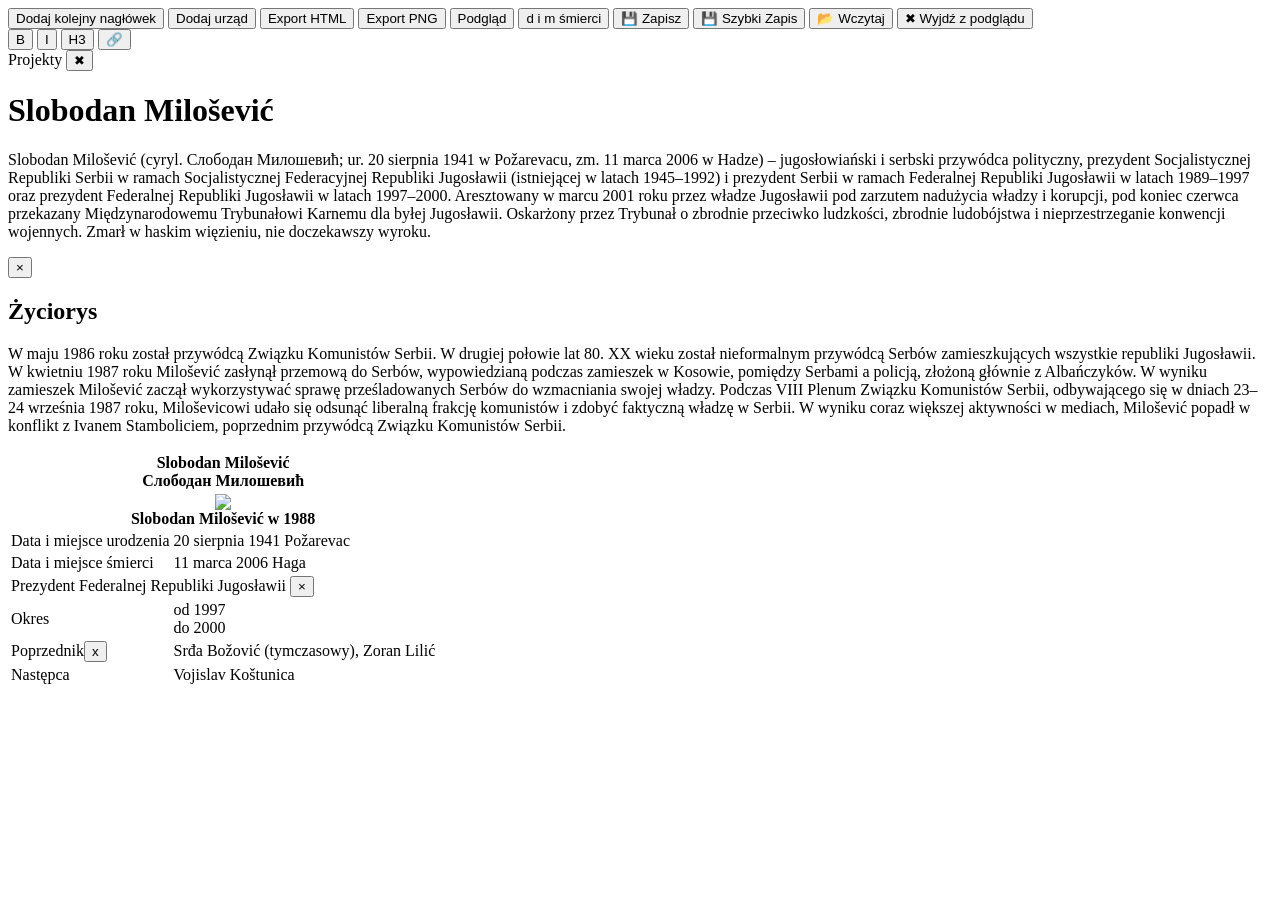
==== index.html @ f62ad138 "Rename main/index.html to index.html" ====
<head>
    <link rel="stylesheet" href="style.css">
    <script src="script.js" defer></script>
    <script src="https://html2canvas.hertzen.com/dist/html2canvas.min.js"></script>
</head>
<body spellcheck="false">
    <button id="addSectionBtn" class="side-btn">Dodaj kolejny nagłówek</button>
    <button id="addOffice" class="side-btn">Dodaj urząd</button>
    <button class="side-btn" onclick="exportHTML()">Export HTML</button>
    <button class="side-btn" onclick="exportPNG()">Export PNG</button>
    <button class="side-btn" id="previewBtn">Podgląd</button>
    <button id="removeDeath" class="side-btn toggle-death">d i m śmierci</button>
    <button class="side-btn" onclick="saveProject()">💾 Zapisz</button>
    <button class="side-btn" onclick="quickSave()">💾 Szybki Zapis</button>
    <button class="side-btn" id="loadBtn" onclick="openExplorer()">📂 Wczytaj</button>
    <button id="exitPreviewBtn" class="hidden">
        ✖ Wyjdź z podglądu
    </button>
    <div id="toolbar" class="toolbar hidden">
                <button onclick="format('bold')">B</button>
                <button onclick="format('italic')">I</button>
                <button onclick="formatBlock('h3')">H3</button>
                <button onclick="openLinks()">🔗</button>
    </div>
        <div id="explorer" class="explorer hidden">
            <div class="explorer-header">
                Projekty
                <button onclick="closeExplorer()">✖</button>
            </div>

            <div id="explorerList"></div>
    </div>
    <div class="page">

        <div class="article">
            <h1 contenteditable="true">Slobodan Milošević</h1>
            <p contenteditable="true" class="tresc">Slobodan Milošević (cyryl. Слободан Милошевић; ur. 20 sierpnia 1941 w Požarevacu, zm. 11 marca 2006 w Hadze) – jugosłowiański i serbski przywódca polityczny, prezydent Socjalistycznej Republiki Serbii w ramach Socjalistycznej Federacyjnej Republiki Jugosławii (istniejącej w latach 1945–1992) i prezydent Serbii w ramach Federalnej Republiki Jugosławii w latach 1989–1997 oraz prezydent Federalnej Republiki Jugosławii w latach 1997–2000. Aresztowany w marcu 2001 roku przez władze Jugosławii pod zarzutem nadużycia władzy i korupcji, pod koniec czerwca przekazany Międzynarodowemu Trybunałowi Karnemu dla byłej Jugosławii. Oskarżony przez Trybunał o zbrodnie przeciwko ludzkości, zbrodnie ludobójstwa i nieprzestrzeganie konwencji wojennych. Zmarł w haskim więzieniu, nie doczekawszy wyroku.</p>
            <div class="section">
                <button class="delete-btn">×</button>

                <h2 contenteditable="true">Życiorys</h2>
                <p contenteditable="true">
                    W maju 1986 roku został przywódcą Związku Komunistów Serbii. W drugiej połowie lat 80. XX wieku został nieformalnym przywódcą Serbów zamieszkujących wszystkie republiki Jugosławii. W kwietniu 1987 roku Milošević zasłynął przemową do Serbów, wypowiedzianą podczas zamieszek w Kosowie, pomiędzy Serbami a policją, złożoną głównie z Albańczyków. W wyniku zamieszek Milošević zaczął wykorzystywać sprawę prześladowanych Serbów do wzmacniania swojej władzy. Podczas VIII Plenum Związku Komunistów Serbii, odbywającego się w dniach 23–24 września 1987 roku, Miloševicowi udało się odsunąć liberalną frakcję komunistów i zdobyć faktyczną władzę w Serbii. W wyniku coraz większej aktywności w mediach, Milošević popadł w konflikt z Ivanem Stamboliciem, poprzednim przywódcą Związku Komunistów Serbii.</p>
            </div>
        </div>
        
        <div class="infobox">
            <table>
                <tr><th colspan="2" contenteditable="true" class="infobox-title">Slobodan Milošević<div class="infobox-subtitle" contenteditable="true">Слободан Милошевић</div></th></tr>
                <tr><th colspan="2"><div class="thumbinfo"><img class="thumbinfo infobox-img" src="https://upload.wikimedia.org/wikipedia/commons/thumb/9/91/Stevan_Kragujevi%C4%87%2C_Slobodan_Milo%C5%A1evi%C4%87%2C_portret.jpg/960px-Stevan_Kragujevi%C4%87%2C_Slobodan_Milo%C5%A1evi%C4%87%2C_portret.jpg"></div><div class="captioninfo" contenteditable="true">Slobodan Milošević w 1988</div></th></tr>
                <tr><td class="infoleft ifirst">Data i miejsce urodzenia</td><td contenteditable="true" class="inforight ifirst">20 sierpnia 1941 Požarevac</td></tr>
                <tr class="death-content"><td class="infoleft">Data i miejsce śmierci</td><td contenteditable="true" class="inforight">11 marca 2006 Haga</td></tr>
                <tbody class="office-group">
                    <tr>
                        <td contenteditable="true" colspan="2" class="infobox-role">
                            Prezydent Federalnej Republiki Jugosławii
                            <button class="remove-office">×</button>
                        </td>
                    </tr>

                    <tr>
                        <td class="infoleft">Okres</td>
                        <td class="inforight" contenteditable="true">
                            od 1997
                            <div class="inforight" contenteditable="true">do 2000</div>
                        </td>
                    </tr>
                    <tr class="poprzednik">
                        <td class="infoleft">Poprzednik<button class="toggle-predecessor">x</button></td>
                        <td class="inforight" contenteditable="true">Srđa Božović (tymczasowy), Zoran Lilić</td>
                    </tr>
                    <tr>
                        <td class="infoleft">Następca</td>
                        <td class="inforight" contenteditable="true">Vojislav Koštunica</td>
                    </tr>
            </tbody>
            </table>
        </div>
    </div>
    <input type="file" id="imgInput" accept="image/*" hidden>
</body>
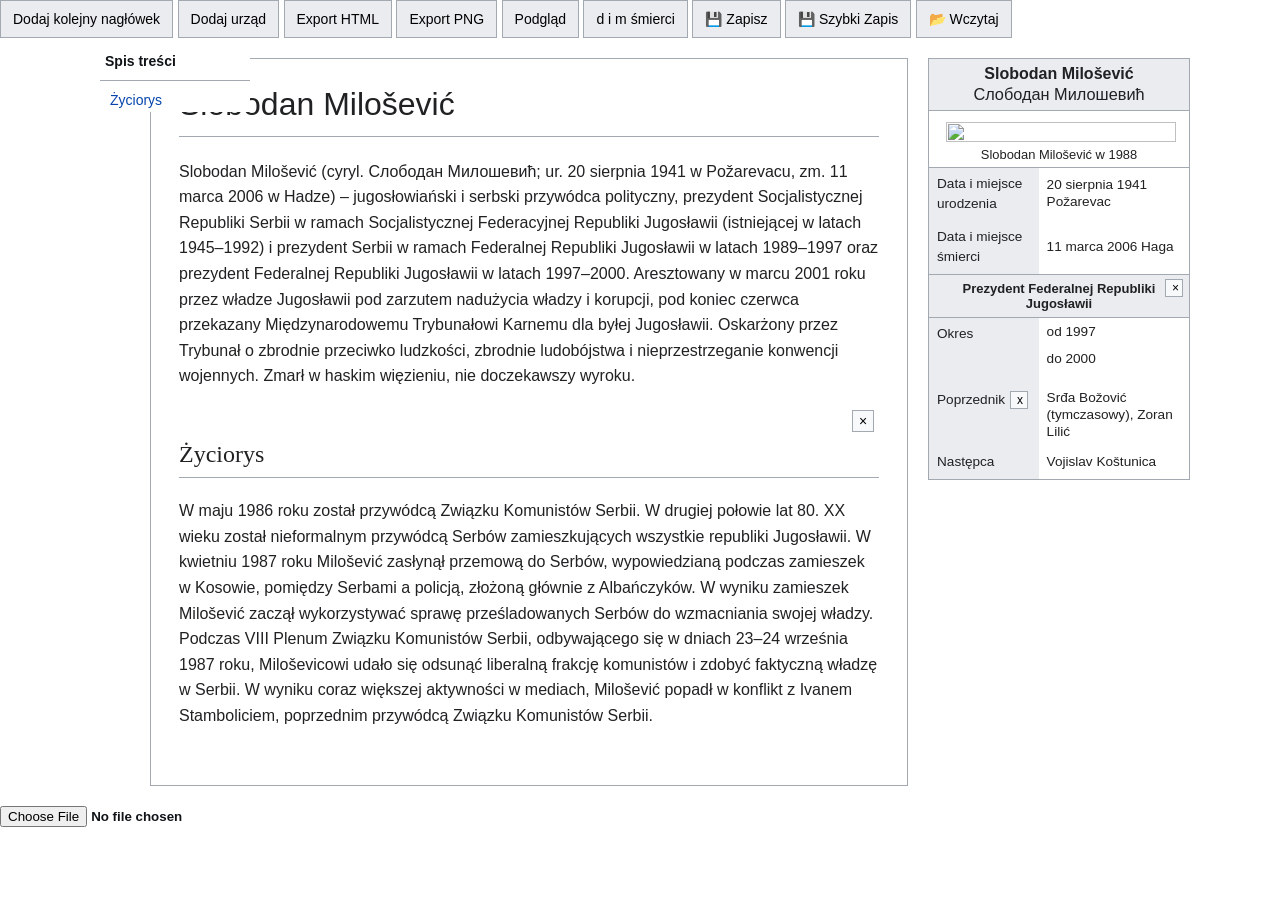
==== commit 6fcd1758: "Add files via upload" ====
--- a/index.html
+++ b/index.html
@@ -1,81 +1,93 @@
-<head>
-    <link rel="stylesheet" href="style.css">
-    <script src="script.js" defer></script>
-    <script src="https://html2canvas.hertzen.com/dist/html2canvas.min.js"></script>
-</head>
-<body spellcheck="false">
-    <button id="addSectionBtn" class="side-btn">Dodaj kolejny nagłówek</button>
-    <button id="addOffice" class="side-btn">Dodaj urząd</button>
-    <button class="side-btn" onclick="exportHTML()">Export HTML</button>
-    <button class="side-btn" onclick="exportPNG()">Export PNG</button>
-    <button class="side-btn" id="previewBtn">Podgląd</button>
-    <button id="removeDeath" class="side-btn toggle-death">d i m śmierci</button>
-    <button class="side-btn" onclick="saveProject()">💾 Zapisz</button>
-    <button class="side-btn" onclick="quickSave()">💾 Szybki Zapis</button>
-    <button class="side-btn" id="loadBtn" onclick="openExplorer()">📂 Wczytaj</button>
-    <button id="exitPreviewBtn" class="hidden">
-        ✖ Wyjdź z podglądu
-    </button>
-    <div id="toolbar" class="toolbar hidden">
-                <button onclick="format('bold')">B</button>
-                <button onclick="format('italic')">I</button>
-                <button onclick="formatBlock('h3')">H3</button>
-                <button onclick="openLinks()">🔗</button>
-    </div>
-        <div id="explorer" class="explorer hidden">
-            <div class="explorer-header">
-                Projekty
-                <button onclick="closeExplorer()">✖</button>
-            </div>
-
-            <div id="explorerList"></div>
-    </div>
-    <div class="page">
-
-        <div class="article">
-            <h1 contenteditable="true">Slobodan Milošević</h1>
-            <p contenteditable="true" class="tresc">Slobodan Milošević (cyryl. Слободан Милошевић; ur. 20 sierpnia 1941 w Požarevacu, zm. 11 marca 2006 w Hadze) – jugosłowiański i serbski przywódca polityczny, prezydent Socjalistycznej Republiki Serbii w ramach Socjalistycznej Federacyjnej Republiki Jugosławii (istniejącej w latach 1945–1992) i prezydent Serbii w ramach Federalnej Republiki Jugosławii w latach 1989–1997 oraz prezydent Federalnej Republiki Jugosławii w latach 1997–2000. Aresztowany w marcu 2001 roku przez władze Jugosławii pod zarzutem nadużycia władzy i korupcji, pod koniec czerwca przekazany Międzynarodowemu Trybunałowi Karnemu dla byłej Jugosławii. Oskarżony przez Trybunał o zbrodnie przeciwko ludzkości, zbrodnie ludobójstwa i nieprzestrzeganie konwencji wojennych. Zmarł w haskim więzieniu, nie doczekawszy wyroku.</p>
-            <div class="section">
-                <button class="delete-btn">×</button>
-
-                <h2 contenteditable="true">Życiorys</h2>
-                <p contenteditable="true">
-                    W maju 1986 roku został przywódcą Związku Komunistów Serbii. W drugiej połowie lat 80. XX wieku został nieformalnym przywódcą Serbów zamieszkujących wszystkie republiki Jugosławii. W kwietniu 1987 roku Milošević zasłynął przemową do Serbów, wypowiedzianą podczas zamieszek w Kosowie, pomiędzy Serbami a policją, złożoną głównie z Albańczyków. W wyniku zamieszek Milošević zaczął wykorzystywać sprawę prześladowanych Serbów do wzmacniania swojej władzy. Podczas VIII Plenum Związku Komunistów Serbii, odbywającego się w dniach 23–24 września 1987 roku, Miloševicowi udało się odsunąć liberalną frakcję komunistów i zdobyć faktyczną władzę w Serbii. W wyniku coraz większej aktywności w mediach, Milošević popadł w konflikt z Ivanem Stamboliciem, poprzednim przywódcą Związku Komunistów Serbii.</p>
-            </div>
-        </div>
-        
-        <div class="infobox">
-            <table>
-                <tr><th colspan="2" contenteditable="true" class="infobox-title">Slobodan Milošević<div class="infobox-subtitle" contenteditable="true">Слободан Милошевић</div></th></tr>
-                <tr><th colspan="2"><div class="thumbinfo"><img class="thumbinfo infobox-img" src="https://upload.wikimedia.org/wikipedia/commons/thumb/9/91/Stevan_Kragujevi%C4%87%2C_Slobodan_Milo%C5%A1evi%C4%87%2C_portret.jpg/960px-Stevan_Kragujevi%C4%87%2C_Slobodan_Milo%C5%A1evi%C4%87%2C_portret.jpg"></div><div class="captioninfo" contenteditable="true">Slobodan Milošević w 1988</div></th></tr>
-                <tr><td class="infoleft ifirst">Data i miejsce urodzenia</td><td contenteditable="true" class="inforight ifirst">20 sierpnia 1941 Požarevac</td></tr>
-                <tr class="death-content"><td class="infoleft">Data i miejsce śmierci</td><td contenteditable="true" class="inforight">11 marca 2006 Haga</td></tr>
-                <tbody class="office-group">
-                    <tr>
-                        <td contenteditable="true" colspan="2" class="infobox-role">
-                            Prezydent Federalnej Republiki Jugosławii
-                            <button class="remove-office">×</button>
-                        </td>
-                    </tr>
-
-                    <tr>
-                        <td class="infoleft">Okres</td>
-                        <td class="inforight" contenteditable="true">
-                            od 1997
-                            <div class="inforight" contenteditable="true">do 2000</div>
-                        </td>
-                    </tr>
-                    <tr class="poprzednik">
-                        <td class="infoleft">Poprzednik<button class="toggle-predecessor">x</button></td>
-                        <td class="inforight" contenteditable="true">Srđa Božović (tymczasowy), Zoran Lilić</td>
-                    </tr>
-                    <tr>
-                        <td class="infoleft">Następca</td>
-                        <td class="inforight" contenteditable="true">Vojislav Koštunica</td>
-                    </tr>
-            </tbody>
-            </table>
-        </div>
-    </div>
-    <input type="file" id="imgInput" accept="image/*" hidden>
-</body>
+<head>
+    <link rel="stylesheet" href="style.css">
+    <script src="script.js" defer></script>
+    <script src="https://html2canvas.hertzen.com/dist/html2canvas.min.js"></script>
+    <meta name="wiki-editor-version" content="1.0">
+</head>
+<body spellcheck="false">
+    <button id="addSectionBtn" class="side-btn">Dodaj kolejny nagłówek</button>
+    <button id="addOffice" class="side-btn">Dodaj urząd</button>
+    <button class="side-btn" onclick="exportHTML()">Export HTML</button>
+    <button class="side-btn" onclick="exportPNG()">Export PNG</button>
+    <button class="side-btn" id="previewBtn">Podgląd</button>
+    <button id="removeDeath" class="side-btn toggle-death">d i m śmierci</button>
+    <button class="side-btn" onclick="saveProject()">💾 Zapisz</button>
+    <button class="side-btn" onclick="quickSave()">💾 Szybki Zapis</button>
+    <button class="side-btn" id="loadBtn" onclick="openExplorer()">📂 Wczytaj</button>
+    <button id="exitPreviewBtn" class="hidden">
+        ✖ Wyjdź z podglądu
+    </button>
+    <div id="toolbar" class="toolbar hidden">
+                <button onclick="format('bold')">B</button>
+                <button onclick="format('italic')">I</button>
+                <button onclick="formatBlock('h3')">H3</button>
+                <button onclick="openLinks()">🔗</button>
+                <button onclick="format('insertUnorderedList')">•</button>
+    </div>
+        <div id="explorer" class="explorer hidden">
+            <div class="explorer-header">
+                Projekty
+                <button onclick="closeExplorer()">✖</button>
+            </div>
+
+            <div id="explorerList"></div>
+    </div>
+    <div class="page">
+        <div class="layout">
+
+            <div class="page"></div>
+
+            <aside id="toc"><div class="toctitle">Spis treści</div>
+                <div class="pause"></div>
+                <ul id="tocList"></ul>
+            </aside>
+
+        </div>
+        <div class="article">
+            <h1 contenteditable="true">Slobodan Milošević</h1>
+            <p contenteditable="true" class="tresc">Slobodan Milošević (cyryl. Слободан Милошевић; ur. 20 sierpnia 1941 w Požarevacu, zm. 11 marca 2006 w Hadze) – jugosłowiański i serbski przywódca polityczny, prezydent Socjalistycznej Republiki Serbii w ramach Socjalistycznej Federacyjnej Republiki Jugosławii (istniejącej w latach 1945–1992) i prezydent Serbii w ramach Federalnej Republiki Jugosławii w latach 1989–1997 oraz prezydent Federalnej Republiki Jugosławii w latach 1997–2000. Aresztowany w marcu 2001 roku przez władze Jugosławii pod zarzutem nadużycia władzy i korupcji, pod koniec czerwca przekazany Międzynarodowemu Trybunałowi Karnemu dla byłej Jugosławii. Oskarżony przez Trybunał o zbrodnie przeciwko ludzkości, zbrodnie ludobójstwa i nieprzestrzeganie konwencji wojennych. Zmarł w haskim więzieniu, nie doczekawszy wyroku.</p>
+            <div class="section">
+                <button class="delete-btn">×</button>
+
+                <h2 contenteditable="true">Życiorys</h2>
+                <p contenteditable="true">
+                    W maju 1986 roku został przywódcą Związku Komunistów Serbii. W drugiej połowie lat 80. XX wieku został nieformalnym przywódcą Serbów zamieszkujących wszystkie republiki Jugosławii. W kwietniu 1987 roku Milošević zasłynął przemową do Serbów, wypowiedzianą podczas zamieszek w Kosowie, pomiędzy Serbami a policją, złożoną głównie z Albańczyków. W wyniku zamieszek Milošević zaczął wykorzystywać sprawę prześladowanych Serbów do wzmacniania swojej władzy. Podczas VIII Plenum Związku Komunistów Serbii, odbywającego się w dniach 23–24 września 1987 roku, Miloševicowi udało się odsunąć liberalną frakcję komunistów i zdobyć faktyczną władzę w Serbii. W wyniku coraz większej aktywności w mediach, Milošević popadł w konflikt z Ivanem Stamboliciem, poprzednim przywódcą Związku Komunistów Serbii.</p>
+            </div>
+        </div>
+        
+        <div class="infobox">
+            <table>
+                <tr><th colspan="2" contenteditable="true" class="infobox-title">Slobodan Milošević<div class="infobox-subtitle" contenteditable="true">Слободан Милошевић</div></th></tr>
+                <tr><th colspan="2"><div class="thumbinfo"><img class="thumbinfo infobox-img" src="https://upload.wikimedia.org/wikipedia/commons/thumb/9/91/Stevan_Kragujevi%C4%87%2C_Slobodan_Milo%C5%A1evi%C4%87%2C_portret.jpg/960px-Stevan_Kragujevi%C4%87%2C_Slobodan_Milo%C5%A1evi%C4%87%2C_portret.jpg"></div><div class="captioninfo" contenteditable="true">Slobodan Milošević w 1988</div></th></tr>
+                <tr><td class="infoleft ifirst">Data i miejsce urodzenia</td><td contenteditable="true" class="inforight ifirst">20 sierpnia 1941 Požarevac</td></tr>
+                <tr class="death-content"><td class="infoleft">Data i miejsce śmierci</td><td contenteditable="true" class="inforight">11 marca 2006 Haga</td></tr>
+                <tbody class="office-group">
+                    <tr>
+                        <td contenteditable="true" colspan="2" class="infobox-role">
+                            Prezydent Federalnej Republiki Jugosławii
+                            <button class="remove-office">×</button>
+                        </td>
+                    </tr>
+
+                    <tr>
+                        <td class="infoleft">Okres</td>
+                        <td class="inforight" contenteditable="true">
+                            od 1997
+                            <div class="inforight" contenteditable="true">do 2000</div>
+                        </td>
+                    </tr>
+                    <tr class="poprzednik">
+                        <td class="infoleft">Poprzednik<button class="toggle-predecessor">x</button></td>
+                        <td class="inforight" contenteditable="true">Srđa Božović (tymczasowy), Zoran Lilić</td>
+                    </tr>
+                    <tr>
+                        <td class="infoleft">Następca</td>
+                        <td class="inforight" contenteditable="true">Vojislav Koštunica</td>
+                    </tr>
+            </tbody>
+            </table>
+        </div>
+    </div>
+    <input type="file" id="imgInput" accept="image/*" hidden>
+    <input type="file" id="importHTML">
+</body>
--- a/style.css
+++ b/style.css
@@ -0,0 +1,563 @@
+body {
+    margin: 0;
+    font-family: sans-serif;
+    background: white;
+    color: #202122;
+    line-height: 1.6;
+}
+
+/* Layout */
+.page {
+    max-width: 1100px;
+    margin: 20px auto;
+    padding: 0 20px;
+    display: flex;
+    gap: 20px;
+    align-items: flex-start;
+}
+
+/* Article */
+.article {
+    flex: 1;
+    width: 500px;
+    background: #fff;
+    padding: 20px 28px;
+    border: 1px solid #a2a9b1;
+    min-width: 0;
+}
+
+/* Title */
+.article h1 {
+    font-size: 32px;
+    font-weight: normal;
+    border-bottom: 1px solid #a2a9b1;
+    padding-bottom: 6px;
+    margin-top: 0;
+}
+
+/* Sections */
+.article h2 {
+    font-family: "Linux Libertine", Georgia, Times;
+    font-size: 24px;
+    font-weight: normal;
+    border-bottom: 1px solid #a2a9b1;
+    margin-top: 30px;
+    padding-bottom: 4px;
+}
+
+/* Links */
+a {
+    color: #0645ad;
+    text-decoration: none;
+}
+
+a:hover {
+    text-decoration: underline;
+}
+
+/* TOC */
+.toc {
+    background: #f8f9fa;
+    border: 1px solid #a2a9b1;
+    display: inline-block;
+    padding: 10px 14px;
+    font-size: 14px;
+}
+
+/* Infobox */
+.infobox {
+    width: 260px;
+    background: #fff;
+    border: 1px solid #a2a9b1;
+    font-size: 14px;
+    flex-shrink: 0;
+}
+
+.infobox table {
+    width: 100%;
+    border-collapse: collapse;
+}
+
+/* TITLE INFBOXA (szary pasek) */
+.infobox-title {
+    background: #eaecf0;
+    text-align: center;
+    font-size: 16px;
+    font-weight: bold;
+    padding: 6px;
+    border-bottom: 1px solid #a2a9b1;
+}
+
+/* komórki */
+.infobox td {
+    padding: 6px 8px;
+    background: #fff;
+}
+
+/* obrazek w infoboxie */
+.image-cell {
+    padding: 0;
+    text-align: center;
+    background: #fff;
+}
+
+.infobox img {
+    width: 100%;
+    display: block;
+    cursor: pointer;
+}
+
+/* podpis zdjęcia */
+.captioninfo {
+    font-family: sans-serif;
+    font-size: 12.92px;
+    color: #202122;
+    padding: 4px 6px;
+    font-weight: normal;
+}
+
+/* Responsive */
+@media (max-width: 900px) {
+    .page {
+        flex-direction: column;
+    }
+
+    .infobox {
+        width: 100%;
+    }
+}
+
+.infobox th.infobox-title {
+    background: #eaecf0 !important;
+    text-align: center;
+    font-size: 16px;
+    font-weight: bold;
+    padding: 6px;
+    border-bottom: 1px solid #a2a9b1;
+}
+.infobox-title {
+    background: #eaecf0;
+    text-align: center;
+    font-size: 16.32px;
+    font-weight: bold;
+    padding: 6px;
+    border-bottom: 1px solid #a2a9b1;
+}
+
+.infobox-subtitle {
+    font-size: 16.32px;
+    font-weight: normal;
+    margin-top: 2px;
+    color: #202122;
+}
+.infoleft {
+    vertical-align: top;
+    line-height: 1.5;
+    font-size: 13.6px;
+    background: #eaecf0 !important;
+}
+.inforight {
+    font-size: 13.6px;
+    margin-top: 10px;
+    margin-bottom: 10px;
+    line-height: 1.25;
+}
+.ifirst {
+    border-top: 1px solid #a2a9b1;
+}
+.thumbinfo {
+    width: 230px;
+
+    background: #fff;
+
+    padding: 0px; /* TO robi „białe pole” */
+    margin-left: 8px;
+    margin-right: 20px;
+    margin-top: 10px;
+    margin-bottom: 1px;
+}
+
+.thumbinfo img {
+    width: 100%;
+    height: auto;
+    display: block;
+}
+.infobox-role {
+    background: #eaecf0 !important;
+    text-align: center;
+    font-weight: bold;
+    font-size: 13px;
+    padding: 6px;
+    border-top: 1px solid #a2a9b1;
+    border-bottom: 1px solid #a2a9b1;
+}
+.podpistd {
+    border-top: 1px solid #a2a9b1;
+    border-bottom: 1px solid #a2a9b1;
+}
+.tresc {
+    font-size: 16px;
+    font-family: sans-serif;
+    margin: 8px 0px 16px;
+}
+.toolbar {
+    position: absolute;
+    background: #fff;
+    border: 1px solid #a2a9b1;
+    padding: 4px;
+    display: flex;
+    gap: 5px;
+    z-index: 9999;
+}
+
+.hidden {
+    visibility: hidden !important;
+}
+.side-btn {
+    padding: 10px 12px;
+    background: #eaecf0;
+    border: 1px solid #a2a9b1;
+    cursor: pointer;
+    font-size: 14px;
+}
+.section {
+    position: relative;
+    margin-bottom: 20px;
+    overflow: auto;
+    position: relative;
+}
+
+.delete-btn {
+    position: absolute;
+    top: 5px;
+    right: 5px;
+
+    width: 22px;
+    height: 22px;
+
+    border: 1px solid #a2a9b1;
+    background: #f8f9fa;
+    cursor: pointer;
+
+    font-size: 14px;
+    line-height: 18px;
+}
+
+.delete-btn:hover {
+    background: #e6e6e6;
+}
+.infobox-role {
+    position: relative;
+}
+
+.remove-office {
+    position: absolute;
+    right: 6px;
+    top: 4px;
+
+    width: 18px;
+    height: 18px;
+
+    border: 1px solid #a2a9b1;
+    background: #f8f9fa;
+    cursor: pointer;
+    font-size: 12px;
+}
+
+.remove-office:hover {
+    background: #e6e6e6;
+}
+.thumb {
+    float: right;
+    width: 260px;
+    margin: 0 0 12px 16px;
+    background: #f8f9fa;
+    border: 1px solid #a2a9b1;
+    padding: 4px;
+}
+.thumb img {
+    width: 100%;
+    height: auto;
+    display: block;
+}
+.caption {
+    font-size: 14.144px;
+    line-height: 1.2;
+    text-align: left;
+
+    padding-top: 3px;
+    color: #202122;
+}
+.editable-img {
+    cursor: pointer;
+}
+.add-img-btn {
+    display: block;
+    margin-top: 10px;
+
+    background: #eaecf0;
+    border: 1px solid #a2a9b1;
+    cursor: pointer;
+    font-size: 12px;
+}
+
+.add-img-btn:hover {
+    background: #dfe3e8;
+}
+.export-hide {
+    display: none !important;
+}
+.export-mode {
+    display: none !important;
+}
+.hidden-death {
+    display: none;
+}
+.hidden-predecessor{
+    display:none;
+}
+.toggle-predecessor {
+    margin-left: 5px;
+    width: 18px;
+    height: 18px;
+
+    border: 1px solid #a2a9b1;
+    background: #f8f9fa;
+    cursor: pointer;
+    font-size: 12px;
+}
+dialog{
+    border:none;
+    border-radius:8px;
+    padding:20px;
+    width:420px;
+}
+
+dialog::backdrop{
+    background:rgba(0,0,0,.45);
+}
+
+#projectList{
+    max-height:300px;
+    overflow:auto;
+}
+
+.project-item{
+
+    display:block;
+    width:100%;
+    margin:6px 0;
+    padding:8px;
+
+    text-align:left;
+    cursor:pointer;
+}
+.explorer {
+    position: fixed;
+    top: 50%;
+    left: 50%;
+    transform: translate(-50%, -50%);
+
+    width: 700px;
+    height: 520px;
+
+    background: #f8f9fa !important;   /* solidne tło */
+    border: 1px solid #8a8a8a;
+    border-radius: 8px;
+    box-shadow: 0 12px 40px rgba(0, 0, 0, 0.4);
+    
+    overflow: hidden;
+    font-family: "Segoe UI", system-ui, sans-serif;
+    font-size: 14px;
+    z-index: 10000;           /* musi być wysoko */
+    display: none;
+}
+
+/* Pasek tytułu */
+.explorer-header {
+    background: #0078d7 !important;
+    color: white;
+    padding: 6px 12px;
+    display: flex;
+    align-items: center;
+    justify-content: space-between;
+    font-weight: 600;
+    height: 38px;
+    border-bottom: 1px solid #106ebe;
+    user-select: none;
+}
+
+.explorer-header button {
+    background: transparent;
+    border: none;
+    color: white;
+    font-size: 18px;
+    width: 32px;
+    height: 32px;
+    display: flex;
+    align-items: center;
+    justify-content: center;
+    border-radius: 4px;
+    cursor: pointer;
+}
+
+.explorer-header button:hover {
+    background: rgba(255, 255, 255, 0.25);
+}
+
+/* Lista */
+#explorerList {
+    height: calc(100% - 38px);
+    overflow-y: auto;
+    background: white !important;   /* też solidne */
+    padding: 8px 0;
+}
+.file {
+    display: flex;
+    justify-content: space-between;
+    align-items: center;
+
+    padding: 6px 8px;
+    margin-bottom: 4px;
+
+    background: white;
+    border: 1px solid #ddd;
+    cursor: pointer;
+}
+
+.file:hover {
+    background: #e6f1ff;
+}
+
+.file-name {
+    flex: 1;
+}
+
+.file-delete {
+    color: red;
+    cursor: pointer;
+    margin-left: 10px;
+}
+.project-thumb {
+    width: 220px;
+    height: 140px;
+    overflow: hidden;
+    border: 1px solid #ccc;
+    border-radius: 6px;
+    background: white;
+    cursor: pointer;
+    position: relative;
+}
+
+.project-thumb .page {
+    transform: scale(0.25);
+    transform-origin: top left;
+    width: 800px; /* MUSI odpowiadać twojemu layoutowi */
+    pointer-events: none;
+}
+.project-thumb:hover {
+    transform: scale(1.5);
+    z-index: 999;
+}
+.internal-link {
+    color: #1a73e8;
+    text-decoration: underline;
+    cursor: pointer;
+}
+.preview-mode {
+    cursor: default;
+}
+
+.preview-mode .editable-img,
+.preview-mode a {
+    pointer-events: auto; /* linki działają */
+}
+
+.preview-mode * {
+    user-select: text;
+}
+#toc {
+    position: fixed;
+    top: 50px;
+    left: 100px;
+    width: 150px;
+    max-height: 80vh;
+    overflow-y: auto;
+    background: white;
+    z-index: 1000;
+    margin: 0;
+    padding: 0;
+    box-sizing: border-box;
+
+    overflow-y: auto;
+
+    font-family: Arial, sans-serif;
+    font-size: 14px;
+
+
+    background: white;
+}
+.toc-group, .toc-h2 , .toc-h3 {
+    margin: 0;
+}
+
+#toc li {
+    margin: 1px 0;
+}
+ul#tocList {
+    margin: 0;
+    padding-left:10px;
+    padding-right: 0px;
+}
+
+.toggle {
+    visibility: hidden;
+}
+.toc-h2 a {
+    display: block;
+    white-space: normal;
+    overflow-wrap: break-word;
+    word-break: break-word;
+}
+.toc-h3 {
+    display: block;
+    white-space: nowrap;
+    overflow: hidden;
+    text-overflow: ellipsis;
+}
+.toc-h3 a {
+    display: block;
+    white-space: normal;
+    overflow-wrap: break-word;
+    word-break: break-word;
+}
+#toc .toc-h3 {
+    display: block;
+    padding-left: 30px;
+    margin: 2px 0;
+}
+.toc-group {
+    margin-top: 0px;
+    padding-top: 0px;
+}
+.toctitle {
+    font-weight: bold;
+    font-size: 14px;
+    font-family: sans-serif;
+    color: #101418;
+    text-align: left;
+    margin-left: 5px;
+}
+.pause {
+    border-bottom: 1px solid #a2a9b1;
+    margin: 8px 0;
+}
+#importHTML {
+    font-family: sans-serif;
+    font-weight: 600;
+    color: #101418;
+    background-color: white;
+}
+.delete-btn, .add-img-btn, .remove-office, .toggle-predecessor, .side-btn {
+    visibility: hidden;
+}
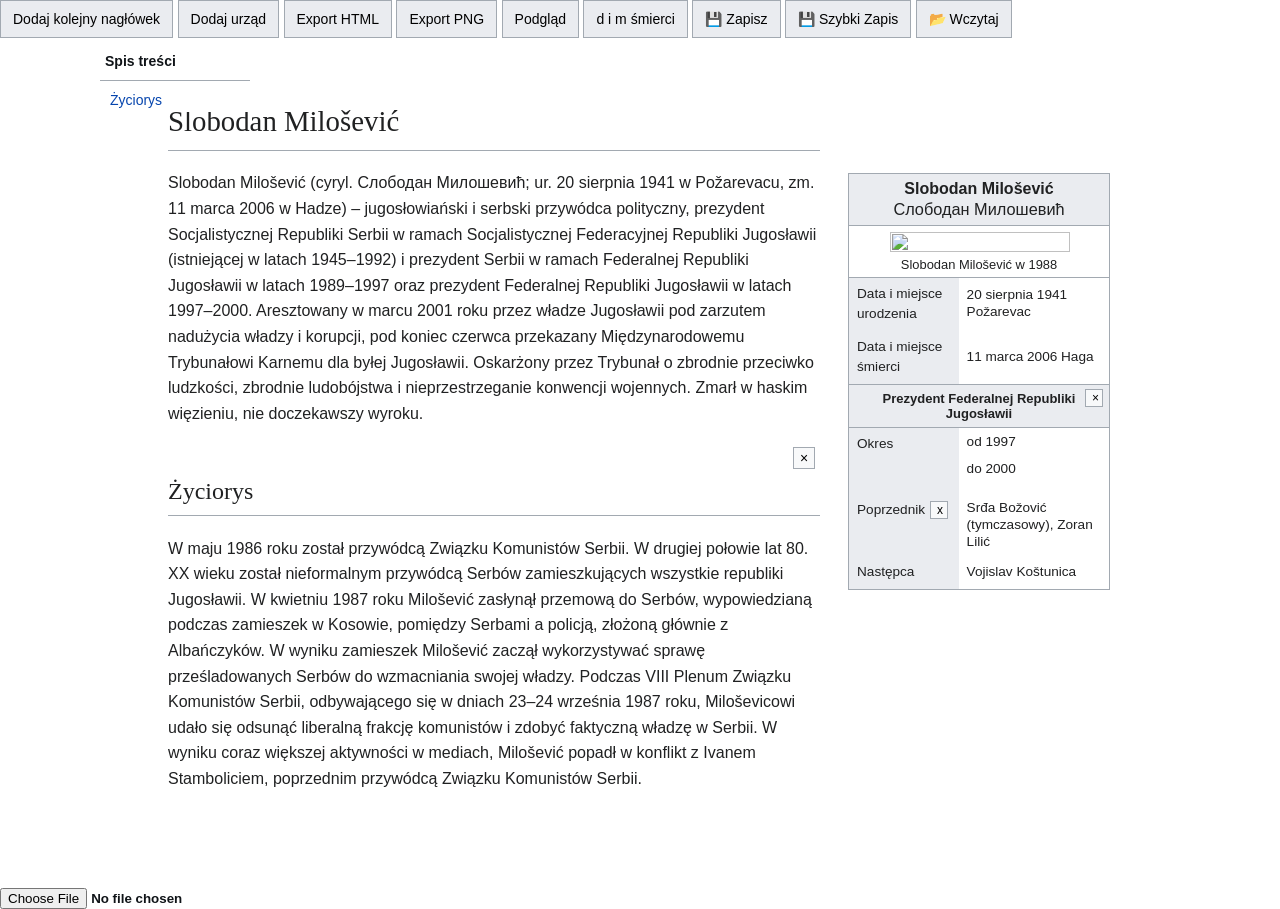
==== commit 0da1ebc2: "Add files via upload" ====
--- a/index.html
+++ b/index.html
@@ -20,9 +20,16 @@
     <div id="toolbar" class="toolbar hidden">
                 <button onclick="format('bold')">B</button>
                 <button onclick="format('italic')">I</button>
-                <button onclick="formatBlock('h3')">H3</button>
+                <button onclick="formatBlock('P')">➖</button>
+                <button onclick="formatBlock('h1')">H1</button>
+                <button onclick="formatBlock('h2')">H2</button>
+                <button onclick="formatBlock('h3')"><strong>H3</strong></button>
                 <button onclick="openLinks()">🔗</button>
                 <button onclick="format('insertUnorderedList')">•</button>
+                <button onclick="insertSeeAlso()">
+                    <img src="https://upload.wikimedia.org/wikipedia/commons/thumb/1/1d/Information_icon4.svg/20px-Information_icon4.svg.png"
+                        width="16" height="16">
+                </button>
     </div>
         <div id="explorer" class="explorer hidden">
             <div class="explorer-header">
--- a/style.css
+++ b/style.css
@@ -8,11 +8,11 @@
 
 /* Layout */
 .page {
-    max-width: 1100px;
+    max-width: 1000px;
     margin: 20px auto;
-    padding: 0 20px;
+    padding-right: 0px;
     display: flex;
-    gap: 20px;
+    gap: 0px;
     align-items: flex-start;
 }
 
@@ -21,15 +21,15 @@
     flex: 1;
     width: 500px;
     background: #fff;
-    padding: 20px 28px;
-    border: 1px solid #a2a9b1;
+    padding: 40px 28px;
     min-width: 0;
 }
 
 /* Title */
 .article h1 {
-    font-size: 32px;
-    font-weight: normal;
+    font-size: 28.8px;
+    font-family: "Linux Libertine", Georgia, Times;
+    font-weight: 500;
     border-bottom: 1px solid #a2a9b1;
     padding-bottom: 6px;
     margin-top: 0;
@@ -69,6 +69,8 @@
     width: 260px;
     background: #fff;
     border: 1px solid #a2a9b1;
+    margin-right: 30px;
+    margin-top: 115px;
     font-size: 14px;
     flex-shrink: 0;
 }
@@ -166,14 +168,11 @@
     border-top: 1px solid #a2a9b1;
 }
 .thumbinfo {
-    width: 230px;
+    width: 180px;
 
     background: #fff;
-
-    padding: 0px; /* TO robi „białe pole” */
-    margin-left: 8px;
-    margin-right: 20px;
-    margin-top: 10px;
+    padding-left: 20px;
+    margin-top: 5px;
     margin-bottom: 1px;
 }
 
@@ -560,4 +559,19 @@
 }
 .delete-btn, .add-img-btn, .remove-office, .toggle-predecessor, .side-btn {
     visibility: hidden;
+}
+.see-also {
+    margin: 8px 0;
+    padding-left: 2em;
+
+    display: flex;
+    align-items: center;
+    gap: 6px;
+    font-style: italic;
+}
+
+.see-also-icon {
+    width: 20px;
+    height: 20px;
+    flex-shrink: 0;
 }
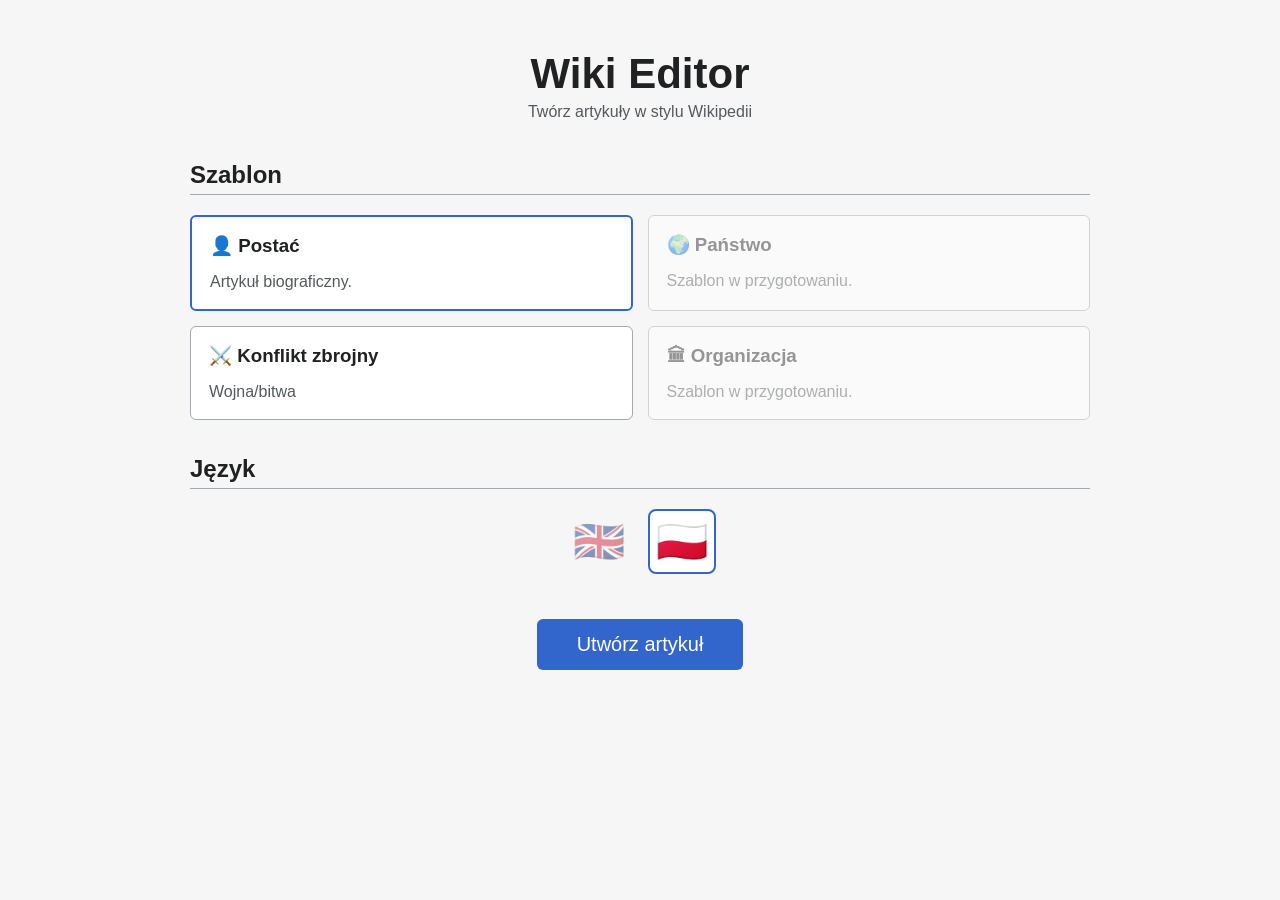
==== commit a9eac153: "Add files via upload" ====
--- a/index.html
+++ b/index.html
@@ -1,100 +1,263 @@
+<!DOCTYPE html>
+<html lang="pl">
 <head>
-    <link rel="stylesheet" href="style.css">
-    <script src="script.js" defer></script>
-    <script src="https://html2canvas.hertzen.com/dist/html2canvas.min.js"></script>
-    <meta name="wiki-editor-version" content="1.0">
+<meta charset="UTF-8">
+<title>Wiki Editor</title>
+
+<style>
+body{
+    margin:0;
+    background:#f6f6f6;
+    font-family:Arial,Helvetica,sans-serif;
+    color:#202122;
+}
+
+.container{
+    width:900px;
+    margin:50px auto;
+}
+
+h1{
+    text-align:center;
+    margin-bottom:5px;
+    font-size:42px;
+}
+
+.subtitle{
+    text-align:center;
+    color:#54595d;
+    margin-bottom:40px;
+}
+
+h2{
+    border-bottom:1px solid #a2a9b1;
+    padding-bottom:5px;
+    margin-top:35px;
+}
+
+.templates{
+    display:grid;
+    grid-template-columns:repeat(2,1fr);
+    gap:15px;
+}
+
+.template{
+    background:white;
+    border:1px solid #a2a9b1;
+    border-radius:6px;
+    padding:18px;
+    cursor:pointer;
+    transition:.15s;
+}
+
+.template:hover:not(.disabled){
+    border-color:#36c;
+    box-shadow:0 0 10px rgba(0,0,0,.1);
+}
+
+.template.selected{
+    border:2px solid #36c;
+}
+
+.template h3{
+    margin:0;
+}
+
+.template p{
+    color:#54595d;
+    margin-bottom:0;
+}
+
+.disabled{
+    opacity:.45;
+    cursor:not-allowed;
+}
+
+.wip{
+    float:right;
+    color:#b32424;
+    font-size:13px;
+    font-weight:bold;
+}
+
+.languages{
+    display:flex;
+    gap:15px;
+    justify-content:center;
+    margin-top:20px;
+}
+
+.flag{
+    font-size:42px;
+    cursor:pointer;
+    transition:.15s;
+    border:2px solid transparent;
+    border-radius:8px;
+    padding:6px;
+}
+
+.flag:hover{
+    transform:scale(1.08);
+}
+
+.flag.selected{
+    border-color:#36c;
+    background:white;
+}
+
+button{
+    display:block;
+    margin:45px auto;
+    font-size:20px;
+    padding:14px 40px;
+    background:#36c;
+    color:white;
+    border:none;
+    border-radius:6px;
+    cursor:pointer;
+}
+
+button:hover{
+    background:#447ff5;
+}
+</style>
+
 </head>
-<body spellcheck="false">
-    <button id="addSectionBtn" class="side-btn">Dodaj kolejny nagłówek</button>
-    <button id="addOffice" class="side-btn">Dodaj urząd</button>
-    <button class="side-btn" onclick="exportHTML()">Export HTML</button>
-    <button class="side-btn" onclick="exportPNG()">Export PNG</button>
-    <button class="side-btn" id="previewBtn">Podgląd</button>
-    <button id="removeDeath" class="side-btn toggle-death">d i m śmierci</button>
-    <button class="side-btn" onclick="saveProject()">💾 Zapisz</button>
-    <button class="side-btn" onclick="quickSave()">💾 Szybki Zapis</button>
-    <button class="side-btn" id="loadBtn" onclick="openExplorer()">📂 Wczytaj</button>
-    <button id="exitPreviewBtn" class="hidden">
-        ✖ Wyjdź z podglądu
-    </button>
-    <div id="toolbar" class="toolbar hidden">
-                <button onclick="format('bold')">B</button>
-                <button onclick="format('italic')">I</button>
-                <button onclick="formatBlock('P')">➖</button>
-                <button onclick="formatBlock('h1')">H1</button>
-                <button onclick="formatBlock('h2')">H2</button>
-                <button onclick="formatBlock('h3')"><strong>H3</strong></button>
-                <button onclick="openLinks()">🔗</button>
-                <button onclick="format('insertUnorderedList')">•</button>
-                <button onclick="insertSeeAlso()">
-                    <img src="https://upload.wikimedia.org/wikipedia/commons/thumb/1/1d/Information_icon4.svg/20px-Information_icon4.svg.png"
-                        width="16" height="16">
-                </button>
-    </div>
-        <div id="explorer" class="explorer hidden">
-            <div class="explorer-header">
-                Projekty
-                <button onclick="closeExplorer()">✖</button>
-            </div>
-
-            <div id="explorerList"></div>
-    </div>
-    <div class="page">
-        <div class="layout">
-
-            <div class="page"></div>
-
-            <aside id="toc"><div class="toctitle">Spis treści</div>
-                <div class="pause"></div>
-                <ul id="tocList"></ul>
-            </aside>
-
-        </div>
-        <div class="article">
-            <h1 contenteditable="true">Slobodan Milošević</h1>
-            <p contenteditable="true" class="tresc">Slobodan Milošević (cyryl. Слободан Милошевић; ur. 20 sierpnia 1941 w Požarevacu, zm. 11 marca 2006 w Hadze) – jugosłowiański i serbski przywódca polityczny, prezydent Socjalistycznej Republiki Serbii w ramach Socjalistycznej Federacyjnej Republiki Jugosławii (istniejącej w latach 1945–1992) i prezydent Serbii w ramach Federalnej Republiki Jugosławii w latach 1989–1997 oraz prezydent Federalnej Republiki Jugosławii w latach 1997–2000. Aresztowany w marcu 2001 roku przez władze Jugosławii pod zarzutem nadużycia władzy i korupcji, pod koniec czerwca przekazany Międzynarodowemu Trybunałowi Karnemu dla byłej Jugosławii. Oskarżony przez Trybunał o zbrodnie przeciwko ludzkości, zbrodnie ludobójstwa i nieprzestrzeganie konwencji wojennych. Zmarł w haskim więzieniu, nie doczekawszy wyroku.</p>
-            <div class="section">
-                <button class="delete-btn">×</button>
-
-                <h2 contenteditable="true">Życiorys</h2>
-                <p contenteditable="true">
-                    W maju 1986 roku został przywódcą Związku Komunistów Serbii. W drugiej połowie lat 80. XX wieku został nieformalnym przywódcą Serbów zamieszkujących wszystkie republiki Jugosławii. W kwietniu 1987 roku Milošević zasłynął przemową do Serbów, wypowiedzianą podczas zamieszek w Kosowie, pomiędzy Serbami a policją, złożoną głównie z Albańczyków. W wyniku zamieszek Milošević zaczął wykorzystywać sprawę prześladowanych Serbów do wzmacniania swojej władzy. Podczas VIII Plenum Związku Komunistów Serbii, odbywającego się w dniach 23–24 września 1987 roku, Miloševicowi udało się odsunąć liberalną frakcję komunistów i zdobyć faktyczną władzę w Serbii. W wyniku coraz większej aktywności w mediach, Milošević popadł w konflikt z Ivanem Stamboliciem, poprzednim przywódcą Związku Komunistów Serbii.</p>
-            </div>
-        </div>
-        
-        <div class="infobox">
-            <table>
-                <tr><th colspan="2" contenteditable="true" class="infobox-title">Slobodan Milošević<div class="infobox-subtitle" contenteditable="true">Слободан Милошевић</div></th></tr>
-                <tr><th colspan="2"><div class="thumbinfo"><img class="thumbinfo infobox-img" src="https://upload.wikimedia.org/wikipedia/commons/thumb/9/91/Stevan_Kragujevi%C4%87%2C_Slobodan_Milo%C5%A1evi%C4%87%2C_portret.jpg/960px-Stevan_Kragujevi%C4%87%2C_Slobodan_Milo%C5%A1evi%C4%87%2C_portret.jpg"></div><div class="captioninfo" contenteditable="true">Slobodan Milošević w 1988</div></th></tr>
-                <tr><td class="infoleft ifirst">Data i miejsce urodzenia</td><td contenteditable="true" class="inforight ifirst">20 sierpnia 1941 Požarevac</td></tr>
-                <tr class="death-content"><td class="infoleft">Data i miejsce śmierci</td><td contenteditable="true" class="inforight">11 marca 2006 Haga</td></tr>
-                <tbody class="office-group">
-                    <tr>
-                        <td contenteditable="true" colspan="2" class="infobox-role">
-                            Prezydent Federalnej Republiki Jugosławii
-                            <button class="remove-office">×</button>
-                        </td>
-                    </tr>
-
-                    <tr>
-                        <td class="infoleft">Okres</td>
-                        <td class="inforight" contenteditable="true">
-                            od 1997
-                            <div class="inforight" contenteditable="true">do 2000</div>
-                        </td>
-                    </tr>
-                    <tr class="poprzednik">
-                        <td class="infoleft">Poprzednik<button class="toggle-predecessor">x</button></td>
-                        <td class="inforight" contenteditable="true">Srđa Božović (tymczasowy), Zoran Lilić</td>
-                    </tr>
-                    <tr>
-                        <td class="infoleft">Następca</td>
-                        <td class="inforight" contenteditable="true">Vojislav Koštunica</td>
-                    </tr>
-            </tbody>
-            </table>
-        </div>
-    </div>
-    <input type="file" id="imgInput" accept="image/*" hidden>
-    <input type="file" id="importHTML">
-</body>+<body>
+
+<div class="container">
+
+<h1 data-key="title">Wiki Editor</h1>
+
+<div class="subtitle" data-key="subtitle">
+Twórz artykuły w stylu Wikipedii
+</div>
+
+<h2 data-key="templateTitle">Szablon</h2>
+
+<div class="templates">
+
+<div class="template selected"
+     data-template="character">
+<h3 data-key="charTitle">👤 Postać</h3>
+<p data-key="charDesc">Artykuł biograficzny.</p>
+</div>
+<div class="template disabled" data-template="country">
+<h3 data-key="countryTitle">🌍 Państwo <span class="wip">WIP</span></h3>
+<p data-key="wipDesc">Szablon w przygotowaniu.</p>
+</div>
+<div class="template" data-template="war">
+<h3 data-key="warTitle">⚔️ Konflikt zbrojny <span class="wip">WIP</span></h3>
+<p data-key="warDesc">Wojna/bitwa.</p>
+</div>
+
+<div class="template disabled" data-template="org">
+<h3 data-key="orgTitle">🏛 Organizacja <span class="wip">WIP</span></h3>
+<p data-key="wipDesc">Szablon w przygotowaniu.</p>
+</div>
+
+</div>
+
+<h2 data-key="langTitle">Język</h2>
+
+<div class="languages">
+
+<div class="flag disabled"
+     data-lang="ENG">🇬🇧</div>
+<div class="flag selected"
+     data-lang="POL">🇵🇱</div>
+
+</div>
+
+<button id="createBtn" data-key="createBtn">Utwórz artykuł</button>
+
+
+<script>
+const translations = {
+    POL: {
+        title: "Wiki Editor",
+        subtitle: "Twórz artykuły w stylu Wikipedii",
+        templateTitle: "Szablon",
+
+        charTitle: "👤 Postać",
+        charDesc: "Artykuł biograficzny.",
+        warDesc: "Wojna/bitwa",
+        countryTitle: "🌍 Państwo",
+        warTitle: "⚔️ Konflikt zbrojny",
+        orgTitle: "🏛 Organizacja",
+        wipDesc: "Szablon w przygotowaniu.",
+
+        langTitle: "Język",
+        createBtn: "Utwórz artykuł"
+    },
+
+    ENG: {
+        title: "Wiki Editor",
+        subtitle: "Create Wikipedia-style articles",
+        templateTitle: "Template",
+
+        charTitle: "👤 Character",
+        charDesc: "Biography article.",
+
+        countryTitle: "🌍 Country",
+        warTitle: "⚔️ War",
+        warDesc: "War/battle",
+        orgTitle: "🏛 Organisation",
+        wipDesc: "Template in development.",
+
+        langTitle: "Language",
+        createBtn: "Create article"
+    }
+};
+let selectedTemplate="character";
+let selectedLanguage="POL";
+function setLanguage(lang) {
+    document.querySelectorAll("[data-key]").forEach(el => {
+        const key = el.dataset.key;
+
+        if (translations[lang] && translations[lang][key]) {
+            el.innerHTML = translations[lang][key];
+        }
+    });
+}
+document.querySelectorAll(".flag").forEach(flag => {
+
+    flag.onclick = () => {
+
+        document.querySelectorAll(".flag")
+            .forEach(f => f.classList.remove("selected"));
+
+        flag.classList.add("selected");
+
+        selectedLanguage = flag.dataset.lang;
+
+        setLanguage(selectedLanguage); // 🔥 DODANE
+    };
+
+});
+document.querySelectorAll(".template:not(.disabled)")
+.forEach(card=>{
+
+    card.onclick=()=>{
+
+        document.querySelectorAll(".template")
+        .forEach(c=>c.classList.remove("selected"));
+
+        card.classList.add("selected");
+
+        selectedTemplate=card.dataset.template;
+    };
+
+});
+
+document.getElementById("createBtn").onclick=()=>{
+
+    location.href=
+        `${selectedLanguage}/${selectedTemplate}/index.html`;
+
+};
+setLanguage(selectedLanguage);
+</script>
+
+</body>
+</html>
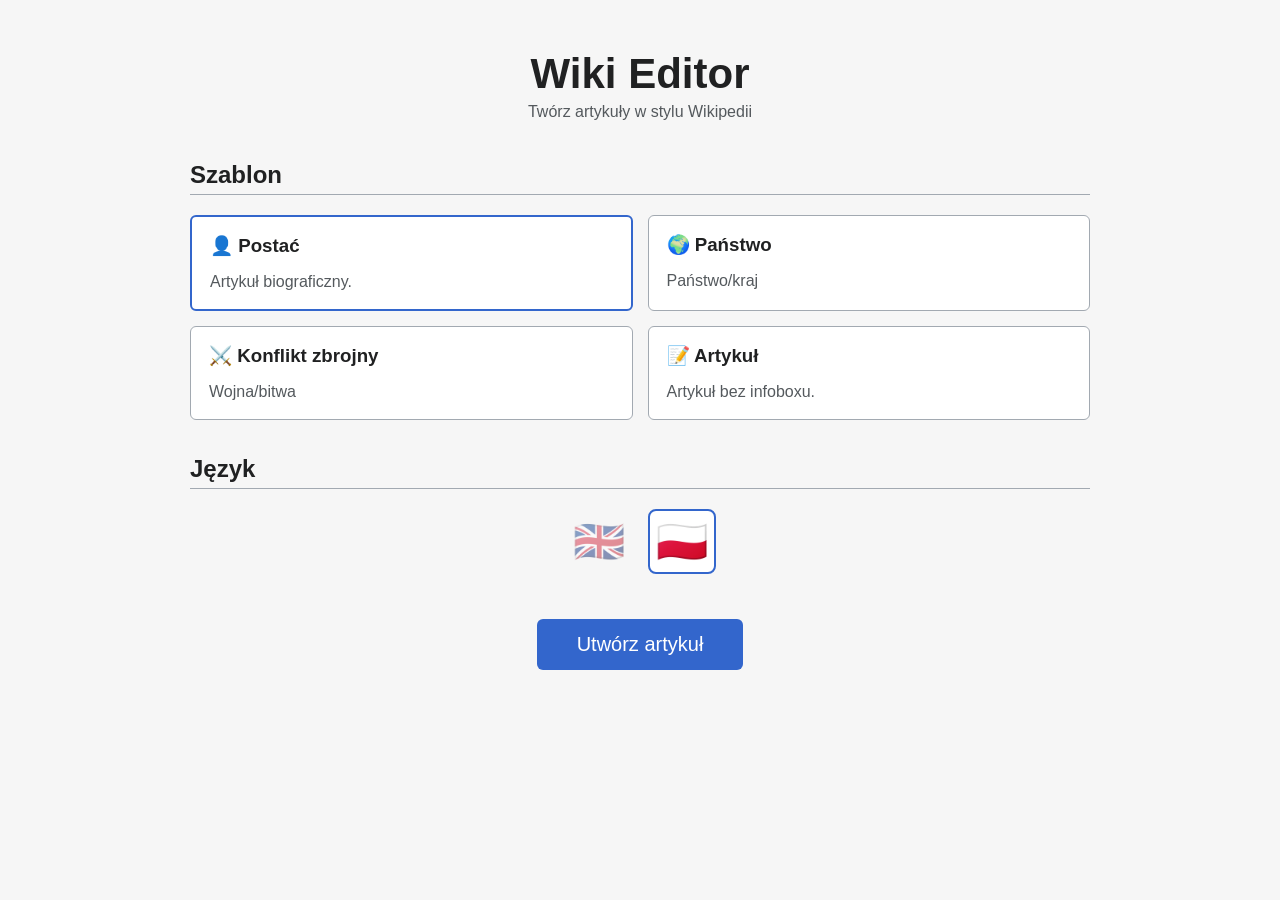
==== commit 111bdee8: "Update index.html" ====
--- a/index.html
+++ b/index.html
@@ -142,18 +142,18 @@
 <h3 data-key="charTitle">👤 Postać</h3>
 <p data-key="charDesc">Artykuł biograficzny.</p>
 </div>
-<div class="template disabled" data-template="country">
-<h3 data-key="countryTitle">🌍 Państwo <span class="wip">WIP</span></h3>
-<p data-key="wipDesc">Szablon w przygotowaniu.</p>
+<div class="template" data-template="state">
+<h3 data-key="countryTitle">🌍 Państwo</h3>
+<p data-key="stateDesc">Państwo/kraj.</p>
 </div>
 <div class="template" data-template="war">
-<h3 data-key="warTitle">⚔️ Konflikt zbrojny <span class="wip">WIP</span></h3>
+<h3 data-key="warTitle">⚔️ Konflikt zbrojny</h3>
 <p data-key="warDesc">Wojna/bitwa.</p>
 </div>
 
-<div class="template disabled" data-template="org">
-<h3 data-key="orgTitle">🏛 Organizacja <span class="wip">WIP</span></h3>
-<p data-key="wipDesc">Szablon w przygotowaniu.</p>
+<div class="template" data-template="blank">
+<h3 data-key="orgTitle">📝 Artykuł</h3>
+<p data-key="blankDesc">Artykuł bez infoboxu.</p>
 </div>
 
 </div>
@@ -182,9 +182,11 @@
         charTitle: "👤 Postać",
         charDesc: "Artykuł biograficzny.",
         warDesc: "Wojna/bitwa",
+        stateDesc: "Państwo/kraj",
         countryTitle: "🌍 Państwo",
         warTitle: "⚔️ Konflikt zbrojny",
-        orgTitle: "🏛 Organizacja",
+        orgTitle: "📝 Artykuł",
+        blankDesc: "Artykuł bez infoboxu.",
         wipDesc: "Szablon w przygotowaniu.",
 
         langTitle: "Język",
@@ -260,4 +262,4 @@
 </script>
 
 </body>
-</html>+</html>
